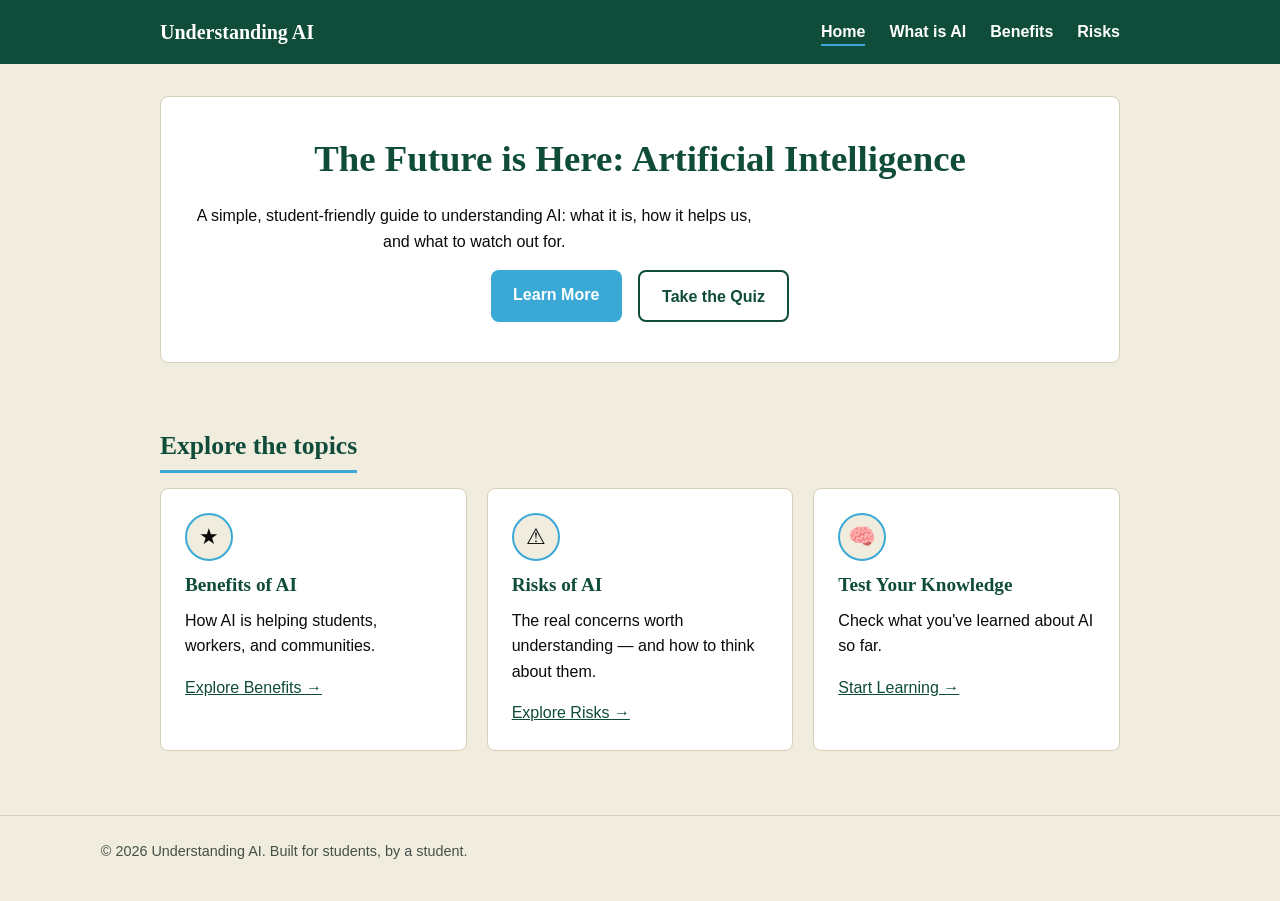
==== index.html @ ba1927da "Sprint 1 complete" ====
<!DOCTYPE html>
<html lang="en">
<head>
  <meta charset="UTF-8">
  <meta name="viewport" content="width=device-width, initial-scale=1.0">
  <title>Understanding AI | Home</title>
  <link rel="stylesheet" href="style.css">
</head>
<body>

  <header class="site-header">
    <nav class="nav" aria-label="Main navigation">
      <a href="index.html" class="nav__brand">Understanding AI</a>
      <ul class="nav__links">
        <li><a href="index.html" aria-current="page">Home</a></li>
        <li><a href="what-is-ai.html">What is AI</a></li>
        <li><a href="benefits.html">Benefits</a></li>
        <li><a href="risks.html">Risks</a></li>
      </ul>
    </nav>
  </header>

  <main>
    <!-- HERO -->
    <section class="hero">
      <h1>The Future is Here: Artificial Intelligence</h1>
      <p>A simple, student-friendly guide to understanding AI: what it is, how it helps us, and what to watch out for.</p>
      <div class="hero__actions">
        <a href="what-is-ai.html" class="btn">Learn More</a>
        <a href="risks.html" class="btn btn--outline">Take the Quiz</a>
      </div>
    </section>

    <!-- TOPIC CARDS -->
    <section aria-labelledby="topics-heading">
      <h2 id="topics-heading">Explore the topics</h2>
      <div class="card-grid">

        <article class="card">
          <div class="card__icon" aria-hidden="true">★</div>
          <h3>Benefits of AI</h3>
          <p>How AI is helping students, workers, and communities.</p>
          <a href="benefits.html">Explore Benefits &rarr;</a>
        </article>

        <article class="card">
          <div class="card__icon" aria-hidden="true">⚠</div>
          <h3>Risks of AI</h3>
          <p>The real concerns worth understanding — and how to think about them.</p>
          <a href="risks.html">Explore Risks &rarr;</a>
        </article>

        <article class="card">
          <div class="card__icon" aria-hidden="true">🧠</div>
          <h3>Test Your Knowledge</h3>
          <p>Check what you've learned about AI so far.</p>
          <a href="what-is-ai.html">Start Learning &rarr;</a>
        </article>

      </div>
    </section>
  </main>

  <footer class="site-footer">
    <p>&copy; 2026 Understanding AI. Built for students, by a student.</p>
  </footer>

</body>
</html>
---- style.css ----
/* =========================================
   1. DESIGN TOKENS — from approved moodboard
      (deep green / black / cream / sky blue)
   ========================================= */
:root {
  --color-bg: #F1EDDE;         /* warm cream — page background */
  --color-surface: #FFFFFF;    /* card/box background */
  --color-text: #0A0A0A;       /* near-black — body text */
  --color-primary: #0F4C3A;    /* deep green — nav, headings */
  --color-accent: #3BA9D6;     /* sky blue — buttons, highlights */
  --color-border: #D8D0B8;

  --font-heading: "Georgia", "Times New Roman", serif;
  --font-body: "Segoe UI", Arial, sans-serif;

  --radius: 8px;
  --max-width: 1000px;
}

/* =========================================
   2. RESET / BASE
   ========================================= */
* { box-sizing: border-box; margin: 0; padding: 0; }

body {
  font-family: var(--font-body);
  background: var(--color-bg);
  color: var(--color-text);
  line-height: 1.6;
  font-size: 16px;
}

/* Feedback #1: bolder, more prominent titles */
h1, h2, h3 {
  font-family: var(--font-heading);
  color: var(--color-primary);
  font-weight: 700;
  line-height: 1.2;
  margin-bottom: 0.6em;
}

h1 { font-size: 2.3rem; }

h2 {
  font-size: 1.6rem;
  margin-top: 1.4em;
  padding-bottom: 0.3em;
  border-bottom: 3px solid var(--color-accent); /* bold underline highlight */
  display: inline-block;
}

h3 { font-size: 1.2rem; }

p  { margin-bottom: 1em; max-width: 65ch; }

a { color: var(--color-primary); }
a:focus, button:focus { outline: 3px solid var(--color-accent); outline-offset: 2px; }

/* Images always scale to fit their container, never overflow */
img {
  max-width: 100%;
  height: auto;
  display: block;
  border-radius: var(--radius);
  margin: 1rem 0;
}

/* =========================================
   3. NAVIGATION — identical on every page
   ========================================= */
.site-header {
  background: var(--color-primary);
}

.nav {
  max-width: var(--max-width);
  margin: 0 auto;
  display: flex;
  align-items: center;
  justify-content: space-between;
  padding: 1rem 1.25rem;
}

.nav__brand {
  color: #fff;
  font-family: var(--font-heading);
  font-weight: 700;
  font-size: 1.25rem;
  text-decoration: none;
}

.nav__links {
  list-style: none;
  display: flex;
  gap: 1.5rem;
  flex-wrap: wrap;
}

.nav__links a {
  color: #fff;
  text-decoration: none;
  font-weight: 600;
  padding: 0.25rem 0;
  border-bottom: 2px solid transparent;
}

.nav__links a:hover,
.nav__links a[aria-current="page"] {
  border-bottom-color: var(--color-accent);
}

/* =========================================
   4. LAYOUT
   ========================================= */
main {
  max-width: var(--max-width);
  margin: 0 auto;
  padding: 2rem 1.25rem 4rem;
}

.hero {
  background: var(--color-surface);
  border: 1px solid var(--color-border);
  border-radius: var(--radius);
  padding: 2.5rem 1.5rem;
  margin-bottom: 2rem;
  text-align: center;
}

.hero__actions {
  display: flex;
  gap: 1rem;
  justify-content: center;
  flex-wrap: wrap;
  margin-top: 1rem;
}

/* STATS BAR */
.stats {
  display: flex;
  justify-content: center;
  gap: 3rem;
  flex-wrap: wrap;
  margin-top: 3rem;
  padding: 2rem 1rem;
  border-top: 1px solid var(--color-border);
  text-align: center;
}

.stat__number {
  display: block;
  font-family: var(--font-heading);
  font-size: 1.8rem;
  font-weight: 700;
  color: var(--color-primary);
}

.stat__label {
  display: block;
  font-size: 0.9rem;
  color: #445048;
}

/* Feedback #2: middle box wasn't centred.
   Switched to flexbox with justify-content: center
   so the row always stays centred, even if cards
   don't perfectly fill the row width. */
.card-grid {
  display: flex;
  flex-wrap: wrap;
  justify-content: center;
  gap: 1.25rem;
}

.card {
  background: var(--color-surface);
  border: 1px solid var(--color-border);
  border-radius: var(--radius);
  padding: 1.5rem;
  flex: 1 1 280px;   /* grow/shrink but don't go below 280px */
  max-width: 320px;
}

.card__icon {
  width: 48px;
  height: 48px;
  border-radius: 50%;
  background: var(--color-bg);
  border: 2px solid var(--color-accent);
  display: flex;
  align-items: center;
  justify-content: center;
  margin-bottom: 0.75rem;
  font-size: 1.4rem;
}

/* =========================================
   5. BUTTONS — same everywhere (Consistency)
   ========================================= */
.btn {
  display: inline-block;
  background: var(--color-accent);
  color: #fff;
  font-weight: 700;
  text-decoration: none;
  padding: 0.7rem 1.4rem;
  border: none;
  border-radius: var(--radius);
  cursor: pointer;
}

.btn:hover { opacity: 0.9; }

.btn--outline {
  background: transparent;
  border: 2px solid var(--color-primary);
  color: var(--color-primary);
}

/* =========================================
   6. FOOTER
   ========================================= */
.site-footer {
  border-top: 1px solid var(--color-border);
  text-align: center;
  padding: 1.5rem;
  font-size: 0.9rem;
  color: #445048;
}

/* =========================================
   7. RESPONSIVE DESIGN
   ========================================= */
@media (max-width: 768px) {
  .card { flex: 1 1 45%; }
}

@media (max-width: 480px) {
  .nav { flex-direction: column; gap: 0.75rem; align-items: flex-start; }
  .card { flex: 1 1 100%; max-width: 100%; }
  h1 { font-size: 1.7rem; }
}
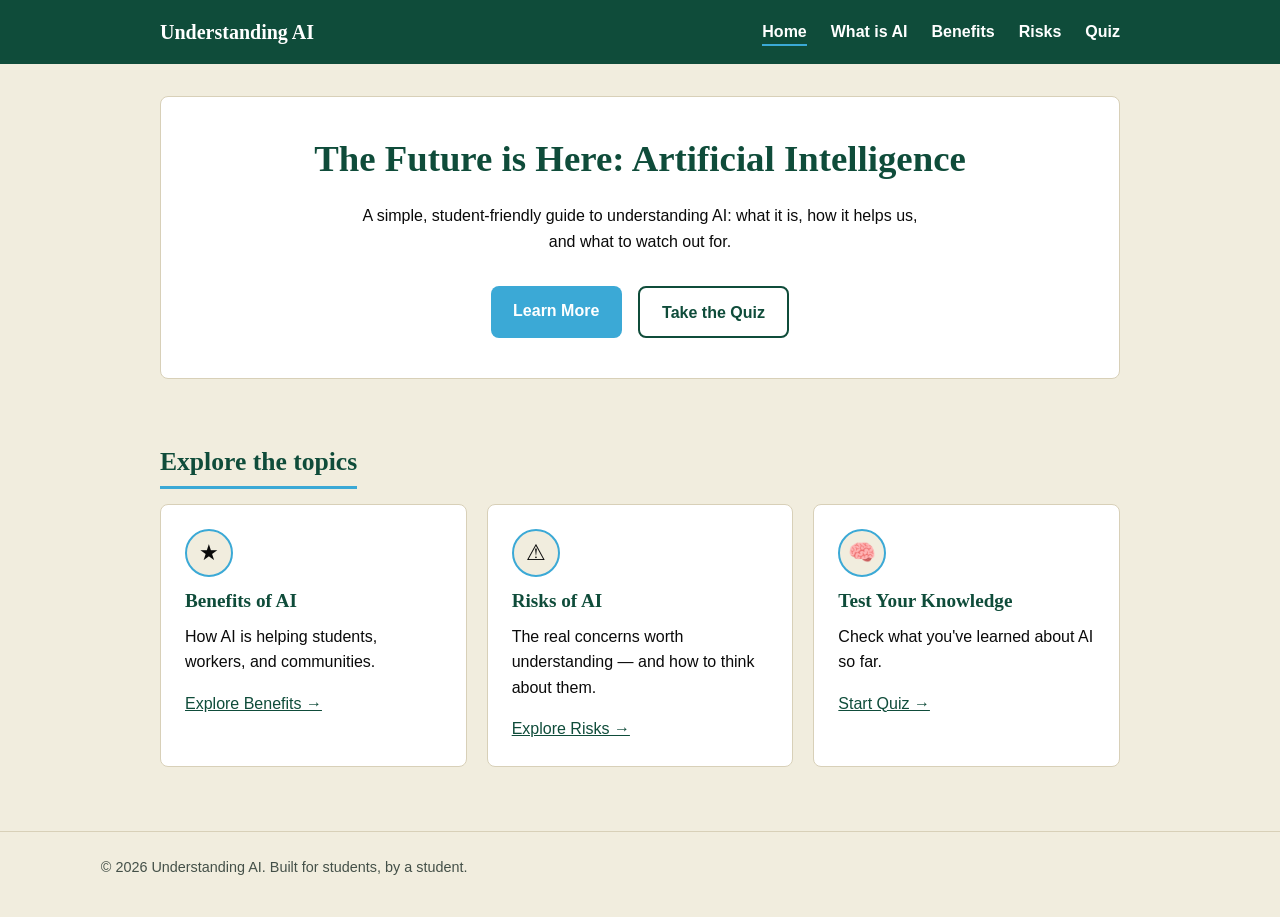
==== commit ba268e1d: "Sprint 2: fixed header bugs, hero centring, added working quiz page" ====
--- a/index.html
+++ b/index.html
@@ -16,6 +16,7 @@
         <li><a href="what-is-ai.html">What is AI</a></li>
         <li><a href="benefits.html">Benefits</a></li>
         <li><a href="risks.html">Risks</a></li>
+        <li><a href="quiz.html">Quiz</a></li>
       </ul>
     </nav>
   </header>
@@ -27,7 +28,7 @@
       <p>A simple, student-friendly guide to understanding AI: what it is, how it helps us, and what to watch out for.</p>
       <div class="hero__actions">
         <a href="what-is-ai.html" class="btn">Learn More</a>
-        <a href="risks.html" class="btn btn--outline">Take the Quiz</a>
+        <a href="quiz.html" class="btn btn--outline">Take the Quiz</a>
       </div>
     </section>
 
@@ -54,7 +55,7 @@
           <div class="card__icon" aria-hidden="true">🧠</div>
           <h3>Test Your Knowledge</h3>
           <p>Check what you've learned about AI so far.</p>
-          <a href="what-is-ai.html">Start Learning &rarr;</a>
+          <a href="quiz.html">Start Quiz &rarr;</a>
         </article>
 
       </div>
@@ -66,4 +67,4 @@
   </footer>
 
 </body>
-</html>+</html> 
--- a/style.css
+++ b/style.css
@@ -125,6 +125,14 @@
   padding: 2.5rem 1.5rem;
   margin-bottom: 2rem;
   text-align: center;
+  display: flex;
+  flex-direction: column;
+  align-items: center;
+}
+
+.hero p {
+  margin-left: auto;
+  margin-right: auto;
 }
 
 .hero__actions {
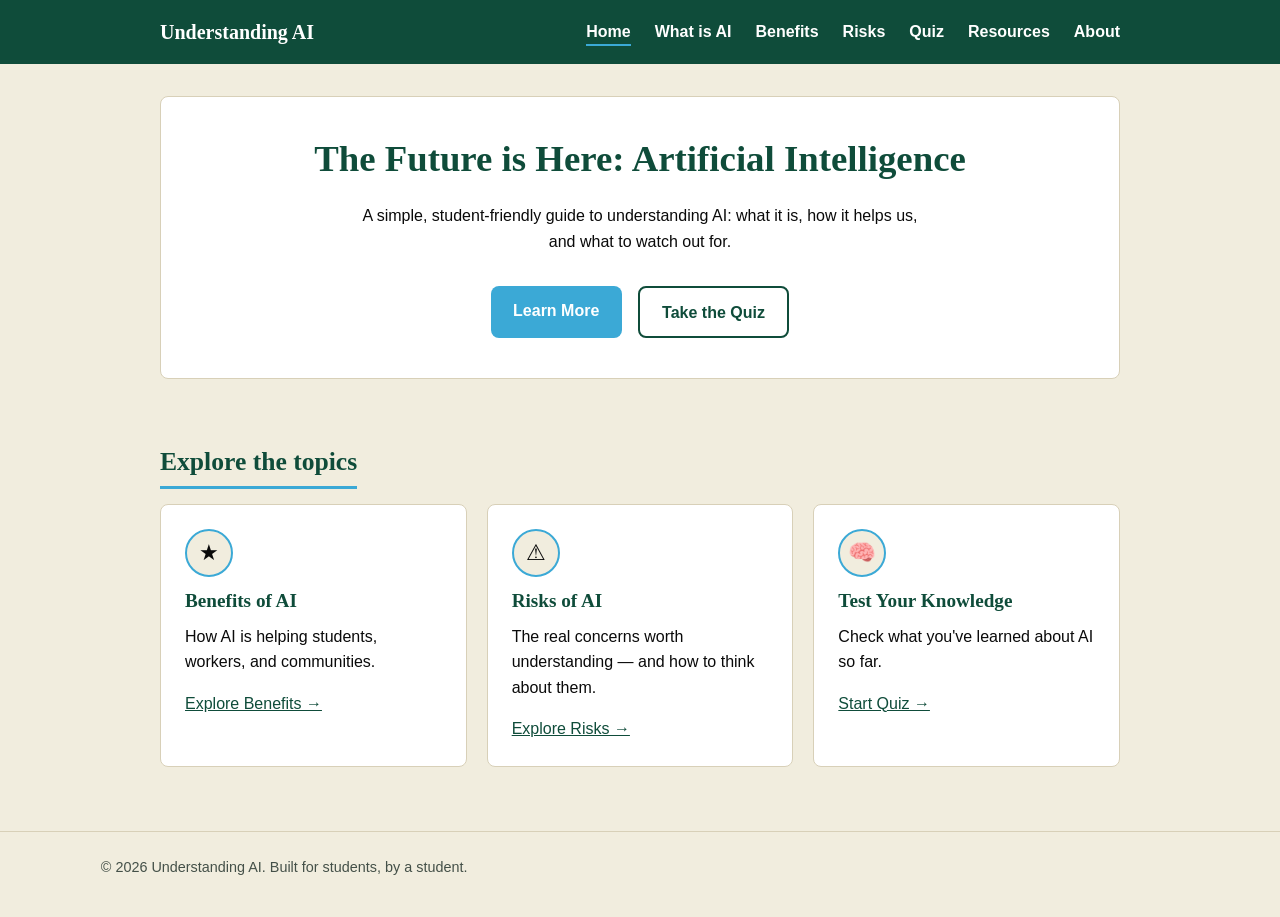
==== commit 88d73668: "Sprint 2: added Resources and About page, fixed nav across all pages" ====
--- a/index.html
+++ b/index.html
@@ -17,6 +17,8 @@
         <li><a href="benefits.html">Benefits</a></li>
         <li><a href="risks.html">Risks</a></li>
         <li><a href="quiz.html">Quiz</a></li>
+        <li><a href="resources.html">Resources</a></li>
+        <li><a href="about.html">About</a></li>
       </ul>
     </nav>
   </header>
@@ -67,4 +69,4 @@
   </footer>
 
 </body>
-</html> +</html>
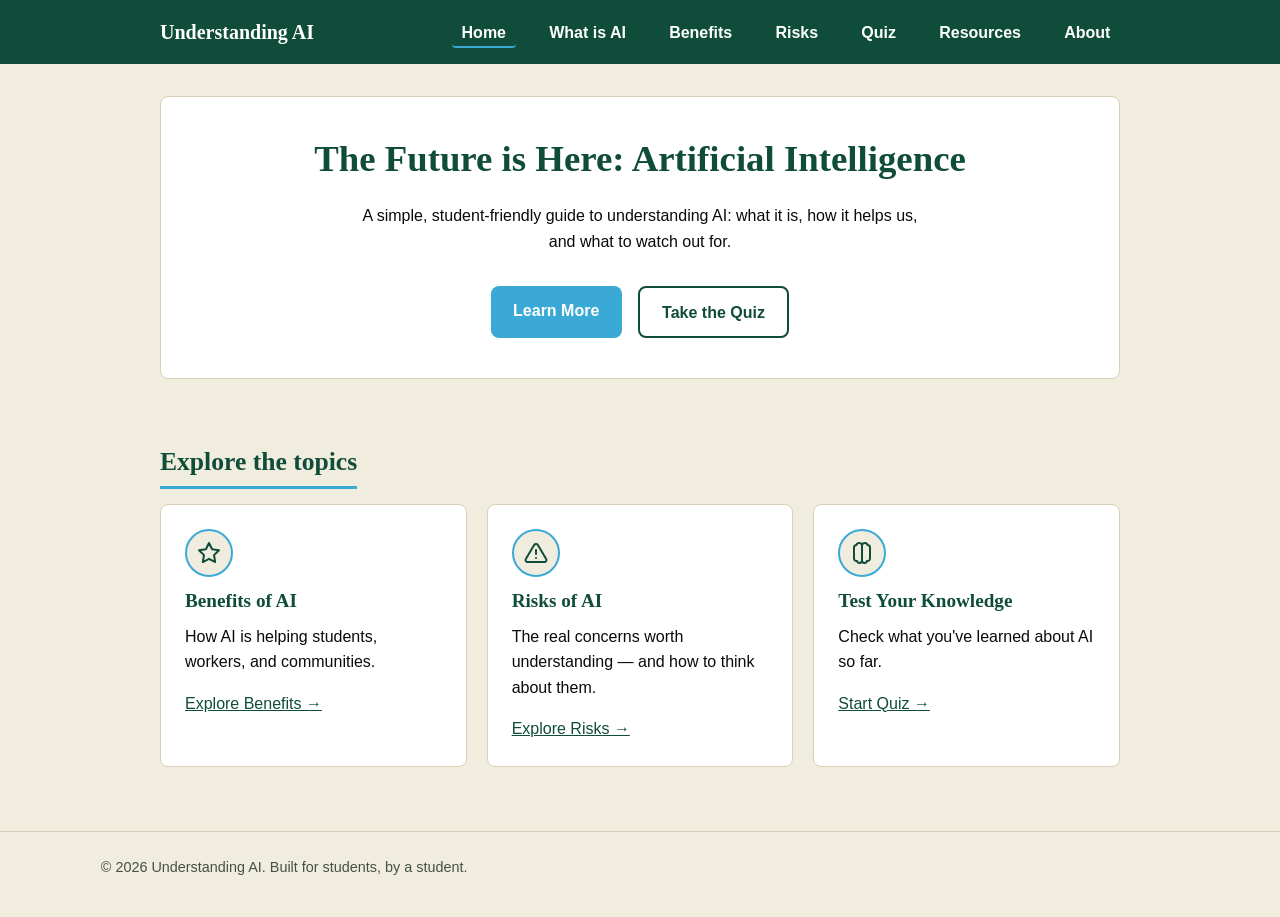
==== commit cc5f76cd: "Sprint 3:added nav hover effect, consistent SVG icons, expanded content depth on Benefits/Risks, qui" ====
--- a/index.html
+++ b/index.html
@@ -40,21 +40,35 @@
       <div class="card-grid">
 
         <article class="card">
-          <div class="card__icon" aria-hidden="true">★</div>
+          <div class="card__icon" aria-hidden="true">
+            <svg viewBox="0 0 24 24" fill="none" stroke-width="2" stroke-linecap="round" stroke-linejoin="round">
+              <path d="m12 2 3.09 6.26L22 9.27l-5 4.87 1.18 6.88L12 17.77l-6.18 3.25L7 14.14 2 9.27l6.91-1.01L12 2Z"></path>
+            </svg>
+          </div>
           <h3>Benefits of AI</h3>
           <p>How AI is helping students, workers, and communities.</p>
           <a href="benefits.html">Explore Benefits &rarr;</a>
         </article>
 
         <article class="card">
-          <div class="card__icon" aria-hidden="true">⚠</div>
+          <div class="card__icon" aria-hidden="true">
+            <svg viewBox="0 0 24 24" fill="none" stroke-width="2" stroke-linecap="round" stroke-linejoin="round">
+              <path d="M10.29 3.86 1.82 18a2 2 0 0 0 1.71 3h16.94a2 2 0 0 0 1.71-3L13.71 3.86a2 2 0 0 0-3.42 0Z"></path>
+              <path d="M12 9v4M12 17h.01"></path>
+            </svg>
+          </div>
           <h3>Risks of AI</h3>
           <p>The real concerns worth understanding — and how to think about them.</p>
           <a href="risks.html">Explore Risks &rarr;</a>
         </article>
 
         <article class="card">
-          <div class="card__icon" aria-hidden="true">🧠</div>
+          <div class="card__icon" aria-hidden="true">
+            <svg viewBox="0 0 24 24" fill="none" stroke-width="2" stroke-linecap="round" stroke-linejoin="round">
+              <path d="M9.5 2A2.5 2.5 0 0 1 12 4.5v15a2.5 2.5 0 0 1-4.96.44A2.5 2.5 0 0 1 4 17.5v-11A2.5 2.5 0 0 1 6.5 4a2.5 2.5 0 0 1 3-2Z"></path>
+              <path d="M14.5 2A2.5 2.5 0 0 0 12 4.5v15a2.5 2.5 0 0 0 4.96.44A2.5 2.5 0 0 0 20 17.5v-11A2.5 2.5 0 0 0 17.5 4a2.5 2.5 0 0 0-3-2Z"></path>
+            </svg>
+          </div>
           <h3>Test Your Knowledge</h3>
           <p>Check what you've learned about AI so far.</p>
           <a href="quiz.html">Start Quiz &rarr;</a>
--- a/style.css
+++ b/style.css
@@ -100,11 +100,17 @@
   color: #fff;
   text-decoration: none;
   font-weight: 600;
-  padding: 0.25rem 0;
+  padding: 0.35rem 0.6rem;
   border-bottom: 2px solid transparent;
-}
-
-.nav__links a:hover,
+  border-radius: 4px;
+  transition: background-color 0.2s ease, border-color 0.2s ease;
+}
+
+.nav__links a:hover {
+  background-color: rgba(255, 255, 255, 0.12);
+  border-bottom-color: var(--color-accent);
+}
+
 .nav__links a[aria-current="page"] {
   border-bottom-color: var(--color-accent);
 }
@@ -199,7 +205,12 @@
   align-items: center;
   justify-content: center;
   margin-bottom: 0.75rem;
-  font-size: 1.4rem;
+}
+
+.card__icon svg {
+  width: 24px;
+  height: 24px;
+  stroke: var(--color-primary);
 }
 
 /* =========================================
@@ -245,6 +256,7 @@
 
 @media (max-width: 480px) {
   .nav { flex-direction: column; gap: 0.75rem; align-items: flex-start; }
+  .nav__links { flex-direction: column; gap: 0.6rem; width: 100%; }
   .card { flex: 1 1 100%; max-width: 100%; }
   h1 { font-size: 1.7rem; }
 }
